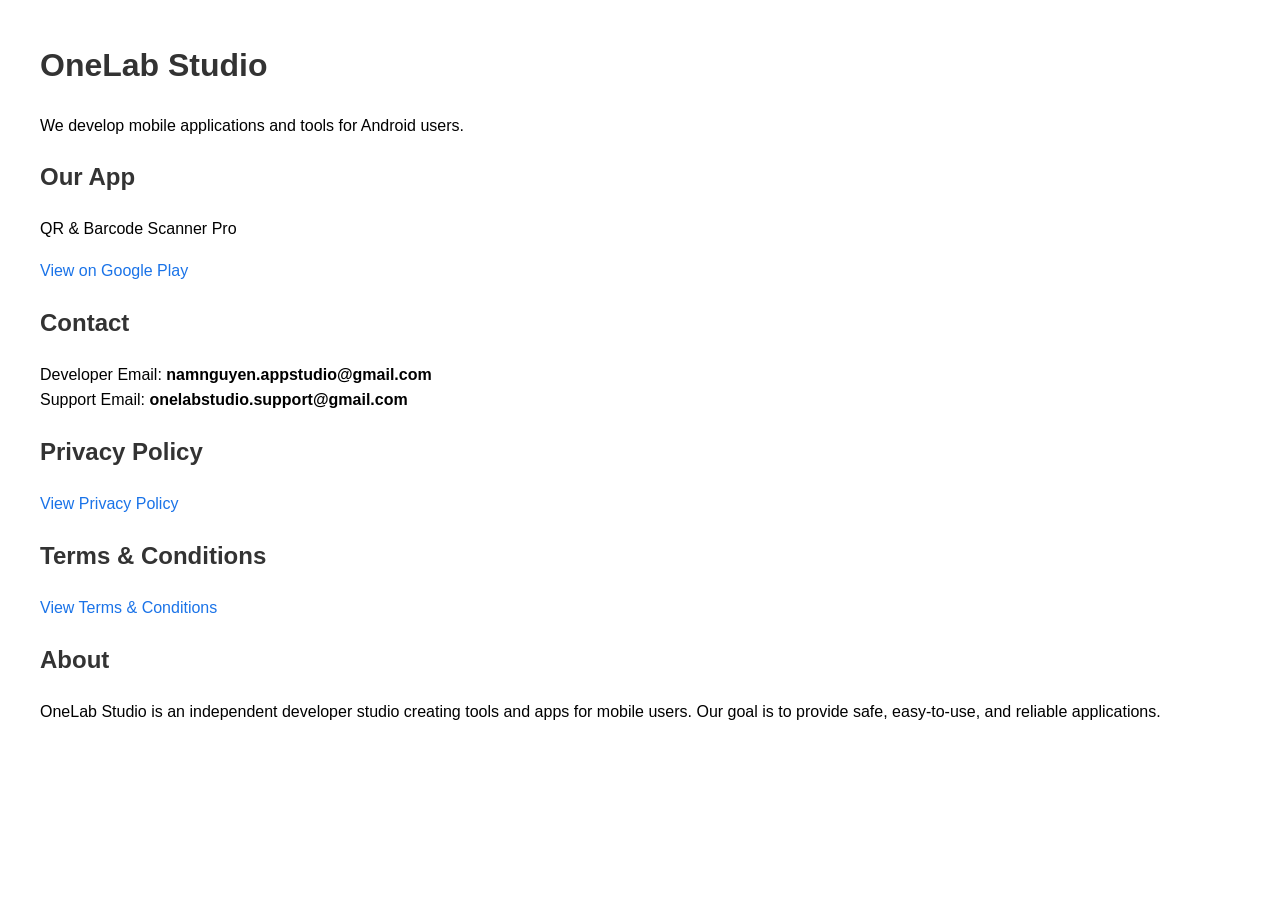
==== index.html @ 8120e0e9 "Create index.html for OneLab Studio website Added a basic HTML structure for OneLab Studio's website" ====
<!DOCTYPE html>
<html lang="en">
<head>
  <meta charset="UTF-8">
  <meta name="viewport" content="width=device-width, initial-scale=1.0">
  <title>OneLab Studio</title>
  <style>
    body { font-family: Arial, sans-serif; margin: 40px; line-height: 1.6; }
    h1, h2 { color: #333; }
    a { color: #1a73e8; text-decoration: none; }
    a:hover { text-decoration: underline; }
    ul { margin-left: 20px; }
  </style>
</head>
<body>
  <h1>OneLab Studio</h1>
  <p>We develop mobile applications and tools for Android users.</p>

  <h2>Our App</h2>
  <p>QR & Barcode Scanner Pro</p>
  <p>
    <a href="https://play.google.com/store/apps/details?id=com.onelabstudio.qrscanner.ml" target="_blank">
      View on Google Play
    </a>
  </p>

  <h2>Contact</h2>
  <p>
    Developer Email: <strong>namnguyen.appstudio@gmail.com</strong><br>
    Support Email: <strong>onelabstudio.support@gmail.com</strong>
  </p>

  <h2>Privacy Policy</h2>
  <p>
    <a href="/privacy" target="_blank">View Privacy Policy</a>
  </p>

  <h2>Terms & Conditions</h2>
  <p>
    <a href="/terms" target="_blank">View Terms & Conditions</a>
  </p>

  <h2>About</h2>
  <p>
    OneLab Studio is an independent developer studio creating tools and apps for mobile users. Our goal is to provide safe, easy-to-use, and reliable applications.
  </p>
</body>
</html>
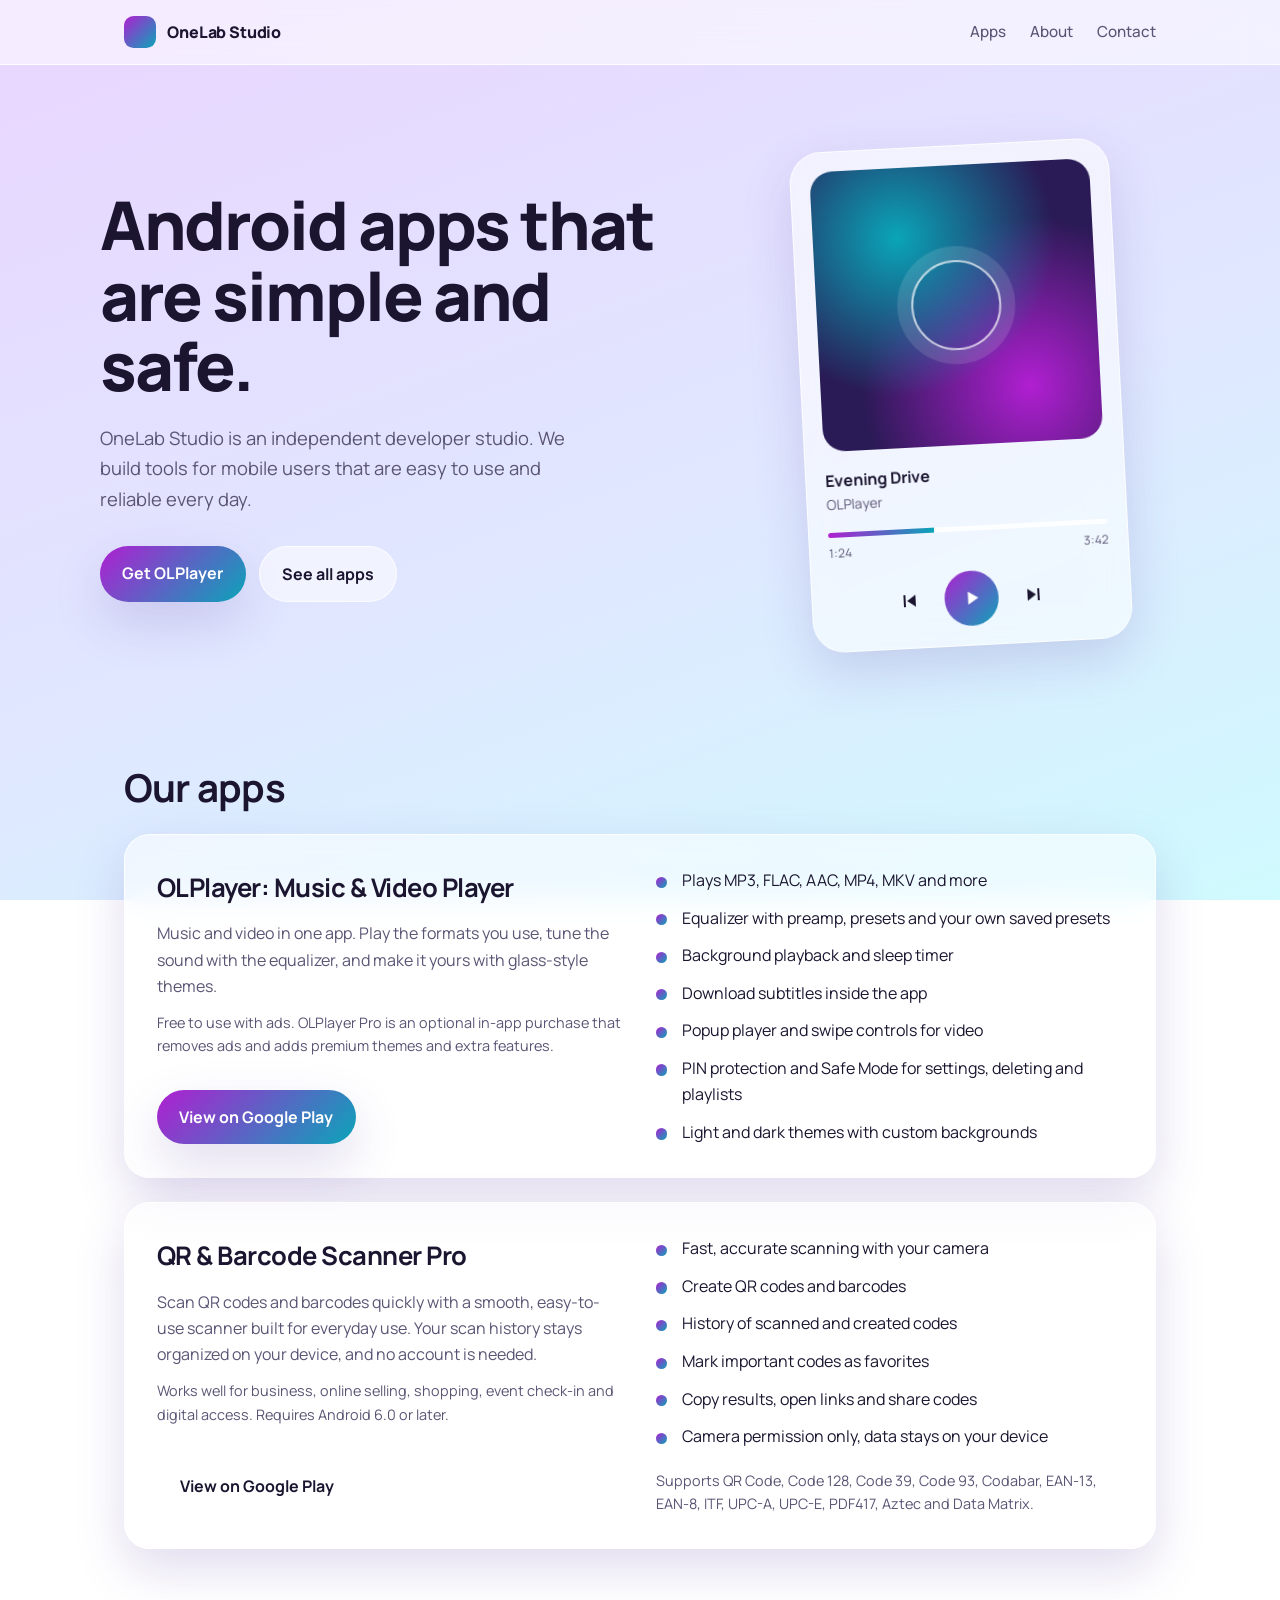
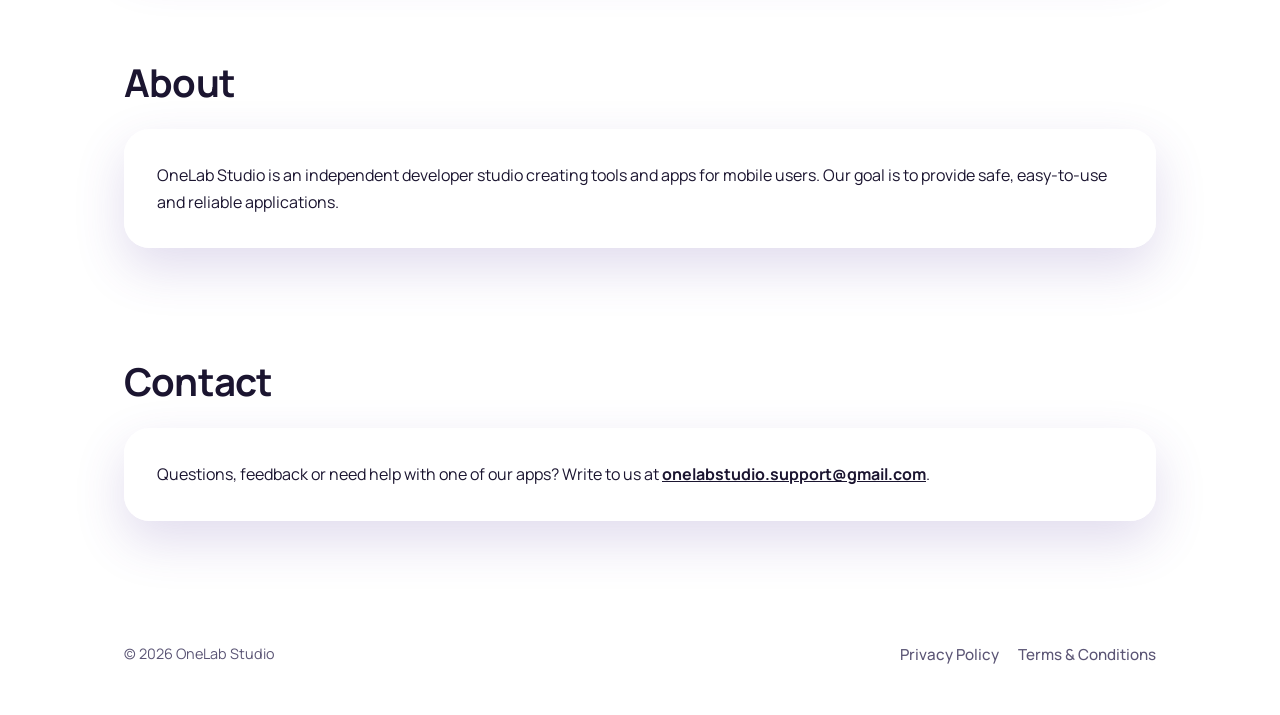
==== commit 6adc97a2: "Update index.html" ====
--- a/index.html
+++ b/index.html
@@ -1,48 +1,227 @@
 <!DOCTYPE html>
 <html lang="en">
 <head>
-  <meta charset="UTF-8">
-  <meta name="viewport" content="width=device-width, initial-scale=1.0">
-  <title>OneLab Studio</title>
-  <style>
-    body { font-family: Arial, sans-serif; margin: 40px; line-height: 1.6; }
-    h1, h2 { color: #333; }
-    a { color: #1a73e8; text-decoration: none; }
-    a:hover { text-decoration: underline; }
-    ul { margin-left: 20px; }
-  </style>
+<meta charset="UTF-8">
+<meta name="viewport" content="width=device-width, initial-scale=1, viewport-fit=cover">
+<title>OneLab Studio</title>
+<meta name="description" content="OneLab Studio builds safe, simple and reliable Android apps: OLPlayer music and video player, and QR & Barcode Scanner Pro.">
+<link rel="preconnect" href="https://fonts.googleapis.com">
+<link rel="preconnect" href="https://fonts.gstatic.com" crossorigin>
+<link href="https://fonts.googleapis.com/css2?family=Manrope:wght@400;500;700;800&display=swap" rel="stylesheet">
+<style>
+:root{
+  --bg1:#E9D5FF;--bg2:#E0E7FF;--bg3:#CFFAFE;
+  --text:#1b1530;--muted:#5b5575;
+  --glass:rgba(255,255,255,.55);--glass-line:rgba(255,255,255,.8);
+  --accent:#b01fd1;--accent2:#0aa5b8;--btn-text:#fff;
+  --shadow:0 20px 50px rgba(90,60,160,.18);
+  --font:"Manrope",system-ui,-apple-system,"Segoe UI",Roboto,Arial,sans-serif;
+}
+@media (prefers-color-scheme:dark){
+  :root:not([data-theme="light"]){
+    --bg1:#3a0f4a;--bg2:#141238;--bg3:#07303a;
+    --text:#f4effc;--muted:#b9b0d1;
+    --glass:rgba(255,255,255,.08);--glass-line:rgba(255,255,255,.18);
+    --accent:#FC00FF;--accent2:#00DBDE;--btn-text:#10091c;
+    --shadow:0 20px 60px rgba(0,0,0,.45);
+  }
+}
+:root[data-theme="dark"]{
+  --bg1:#3a0f4a;--bg2:#141238;--bg3:#07303a;--text:#f4effc;--muted:#b9b0d1;
+  --glass:rgba(255,255,255,.08);--glass-line:rgba(255,255,255,.18);
+  --accent:#FC00FF;--accent2:#00DBDE;--btn-text:#10091c;--shadow:0 20px 60px rgba(0,0,0,.45);
+}
+*{box-sizing:border-box;margin:0}
+html{scroll-behavior:smooth;scroll-padding-top:5rem}
+body{
+  font-family:var(--font);color:var(--text);line-height:1.65;
+  background:linear-gradient(160deg,var(--bg1),var(--bg2) 55%,var(--bg3)) fixed;
+  min-height:100vh;
+  padding-top:env(safe-area-inset-top,0px);padding-bottom:env(safe-area-inset-bottom,0px);
+}
+a{color:inherit}
+:focus-visible{outline:3px solid var(--accent2);outline-offset:3px;border-radius:8px}
+.wrap{max-width:1080px;margin:0 auto;padding:0 1.5rem}
+
+/* header */
+header{position:sticky;top:0;z-index:5;backdrop-filter:blur(16px);-webkit-backdrop-filter:blur(16px);
+  background:var(--glass);border-bottom:1px solid var(--glass-line)}
+.bar{display:flex;align-items:center;justify-content:space-between;height:4rem}
+.brand{display:flex;align-items:center;gap:.7rem;font-weight:800;text-decoration:none;letter-spacing:-.01em}
+.mark{width:2rem;height:2rem;border-radius:.6rem;background:linear-gradient(135deg,var(--accent),var(--accent2))}
+nav{display:flex;gap:1.5rem;font-weight:500;font-size:.95rem}
+nav a{text-decoration:none;color:var(--muted)}
+nav a:hover{color:var(--text)}
+
+/* hero */
+.hero{display:grid;grid-template-columns:1.15fr .85fr;gap:3rem;align-items:center;padding:5rem 0 4rem}
+h1{font-size:clamp(2.4rem,6vw,4.2rem);line-height:1.05;letter-spacing:-.03em;font-weight:800;max-width:14ch}
+.lead{margin-top:1.4rem;font-size:1.15rem;color:var(--muted);max-width:46ch}
+.cta{display:flex;flex-wrap:wrap;gap:.8rem;margin-top:2rem}
+.btn{display:inline-block;padding:.85rem 1.4rem;border-radius:999px;font-weight:700;text-decoration:none;
+  background:linear-gradient(135deg,var(--accent),var(--accent2));color:var(--btn-text);box-shadow:var(--shadow)}
+.btn.ghost{background:var(--glass);color:var(--text);border:1px solid var(--glass-line);box-shadow:none}
+.btn:hover{filter:brightness(1.06)}
+
+/* player mock (the memorable element) */
+.player{width:min(100%,320px);margin-inline:auto;padding:1.2rem;border-radius:2rem;
+  background:var(--glass);border:1px solid var(--glass-line);box-shadow:var(--shadow);
+  backdrop-filter:blur(20px);-webkit-backdrop-filter:blur(20px);transform:rotate(-3deg)}
+.art{aspect-ratio:1;border-radius:1.4rem;position:relative;overflow:hidden;
+  background:radial-gradient(circle at 30% 25%,var(--accent2),transparent 55%),
+  radial-gradient(circle at 75% 80%,var(--accent),transparent 55%),#2a1a55}
+.art::after{content:"";position:absolute;inset:34%;border-radius:50%;
+  border:2px solid rgba(255,255,255,.7);box-shadow:0 0 0 14px rgba(255,255,255,.12)}
+.track{margin-top:1rem;font-weight:700}
+.sub{font-size:.85rem;color:var(--muted)}
+.prog{height:5px;border-radius:5px;background:var(--glass-line);margin:1rem 0 .4rem;overflow:hidden}
+.prog i{display:block;width:38%;height:100%;background:linear-gradient(90deg,var(--accent),var(--accent2))}
+.times{display:flex;justify-content:space-between;font-size:.75rem;color:var(--muted)}
+.ctl{display:flex;justify-content:center;align-items:center;gap:1.4rem;margin-top:.9rem}
+.ctl svg{width:1.5rem;height:1.5rem;fill:var(--text)}
+.ctl .play{width:3.4rem;height:3.4rem;border-radius:50%;display:grid;place-items:center;
+  background:linear-gradient(135deg,var(--accent),var(--accent2))}
+.ctl .play svg{fill:var(--btn-text);width:1.4rem;height:1.4rem}
+
+/* sections */
+section{padding:3.5rem 0}
+h2{font-size:clamp(1.7rem,3.5vw,2.4rem);letter-spacing:-.02em;line-height:1.15;margin-bottom:1.5rem}
+.card{background:var(--glass);border:1px solid var(--glass-line);border-radius:1.6rem;padding:2rem;
+  backdrop-filter:blur(14px);-webkit-backdrop-filter:blur(14px);box-shadow:var(--shadow)}
+.featured{display:grid;grid-template-columns:1fr 1fr;gap:2rem}
+.featured h3{font-size:1.6rem;letter-spacing:-.02em}
+.featured p{color:var(--muted);margin-top:.7rem}
+.feats{list-style:none;padding:0;display:grid;gap:.7rem;align-content:start}
+.feats li{padding-left:1.6rem;position:relative}
+.feats li::before{content:"";position:absolute;left:0;top:.6em;width:.7rem;height:.7rem;border-radius:50%;
+  background:linear-gradient(135deg,var(--accent),var(--accent2))}
+.second{margin-top:1.5rem}
+.note{font-size:.9rem}
+.feats + .note{margin-top:1.2rem}
+.contact{display:grid;grid-template-columns:1fr 1fr;gap:1.5rem}
+.contact dt{font-weight:700}
+.contact dd{color:var(--muted);margin:.15rem 0 1rem;overflow-wrap:anywhere}
+.contact a{color:var(--text)}
+footer{padding:2.5rem 0 3rem;color:var(--muted);font-size:.9rem}
+footer .row{display:flex;flex-wrap:wrap;gap:1rem 2rem;justify-content:space-between;
+  border-top:1px solid var(--glass-line);padding-top:1.5rem}
+footer nav{gap:1.2rem}
+
+@media (max-width:820px){
+  .hero,.featured,.contact{grid-template-columns:1fr}
+  .hero{padding-top:3rem}
+  nav{gap:1rem;font-size:.9rem}
+  .player{transform:none}
+}
+@media (prefers-reduced-motion:reduce){html{scroll-behavior:auto}}
+</style>
 </head>
 <body>
-  <h1>OneLab Studio</h1>
-  <p>We develop mobile applications and tools for Android users.</p>
-
-  <h2>Our App</h2>
-  <p>QR & Barcode Scanner Pro</p>
-  <p>
-    <a href="https://play.google.com/store/apps/details?id=com.onelabstudio.qrscanner.ml" target="_blank">
-      View on Google Play
-    </a>
-  </p>
-
-  <h2>Contact</h2>
-  <p>
-    Developer Email: <strong>namnguyen.appstudio@gmail.com</strong><br>
-    Support Email: <strong>onelabstudio.support@gmail.com</strong>
-  </p>
-
-  <h2>Privacy Policy</h2>
-  <p>
-    <a href="/privacy" target="_blank">View Privacy Policy</a>
-  </p>
-
-  <h2>Terms & Conditions</h2>
-  <p>
-    <a href="/terms" target="_blank">View Terms & Conditions</a>
-  </p>
-
-  <h2>About</h2>
-  <p>
-    OneLab Studio is an independent developer studio creating tools and apps for mobile users. Our goal is to provide safe, easy-to-use, and reliable applications.
-  </p>
+<header>
+  <div class="wrap bar">
+    <a class="brand" href="#top"><span class="mark" aria-hidden="true"></span>OneLab Studio</a>
+    <nav aria-label="Main">
+      <a href="#apps">Apps</a>
+      <a href="#about">About</a>
+      <a href="#contact">Contact</a>
+    </nav>
+  </div>
+</header>
+
+<main id="top">
+  <div class="wrap hero">
+    <div>
+      <h1>Android apps that are simple and safe.</h1>
+      <p class="lead">OneLab Studio is an independent developer studio. We build tools for mobile users that are easy to use and reliable every day.</p>
+      <div class="cta">
+        <a class="btn" href="https://play.google.com/store/apps/details?id=com.onelabstudio.videoplayer" target="_blank" rel="noopener">Get OLPlayer</a>
+        <a class="btn ghost" href="#apps">See all apps</a>
+      </div>
+    </div>
+    <div class="player" role="img" aria-label="Illustration of the OLPlayer music screen">
+      <div class="art"></div>
+      <div class="track">Evening Drive</div>
+      <div class="sub">OLPlayer</div>
+      <div class="prog"><i></i></div>
+      <div class="times"><span>1:24</span><span>3:42</span></div>
+      <div class="ctl">
+        <svg viewBox="0 0 24 24"><path d="M6 6h2v12H6zM9.5 12 18 6v12z"/></svg>
+        <span class="play"><svg viewBox="0 0 24 24"><path d="M8 5v14l11-7z"/></svg></span>
+        <svg viewBox="0 0 24 24"><path d="M16 6h2v12h-2zM6 18V6l8.5 6z"/></svg>
+      </div>
+    </div>
+  </div>
+
+  <section id="apps">
+    <div class="wrap">
+      <h2>Our apps</h2>
+      <article class="card featured">
+        <div>
+          <h3>OLPlayer: Music &amp; Video Player</h3>
+          <p>Music and video in one app. Play the formats you use, tune the sound with the equalizer, and make it yours with glass-style themes.</p>
+          <p class="note">Free to use with ads. OLPlayer Pro is an optional in-app purchase that removes ads and adds premium themes and extra features.</p>
+          <div class="cta"><a class="btn" href="https://play.google.com/store/apps/details?id=com.onelabstudio.videoplayer" target="_blank" rel="noopener">View on Google Play</a></div>
+        </div>
+        <ul class="feats">
+          <li>Plays MP3, FLAC, AAC, MP4, MKV and more</li>
+          <li>Equalizer with preamp, presets and your own saved presets</li>
+          <li>Background playback and sleep timer</li>
+          <li>Download subtitles inside the app</li>
+          <li>Popup player and swipe controls for video</li>
+          <li>PIN protection and Safe Mode for settings, deleting and playlists</li>
+          <li>Light and dark themes with custom backgrounds</li>
+        </ul>
+      </article>
+      <article class="card featured second">
+        <div>
+          <h3>QR &amp; Barcode Scanner Pro</h3>
+          <p>Scan QR codes and barcodes quickly with a smooth, easy-to-use scanner built for everyday use. Your scan history stays organized on your device, and no account is needed.</p>
+          <p class="note">Works well for business, online selling, shopping, event check-in and digital access. Requires Android 6.0 or later.</p>
+          <div class="cta"><a class="btn ghost" href="https://play.google.com/store/apps/details?id=com.onelabstudio.qrscanner.ml" target="_blank" rel="noopener">View on Google Play</a></div>
+        </div>
+        <div>
+          <ul class="feats">
+            <li>Fast, accurate scanning with your camera</li>
+            <li>Create QR codes and barcodes</li>
+            <li>History of scanned and created codes</li>
+            <li>Mark important codes as favorites</li>
+            <li>Copy results, open links and share codes</li>
+            <li>Camera permission only, data stays on your device</li>
+          </ul>
+          <p class="note">Supports QR Code, Code 128, Code 39, Code 93, Codabar, EAN-13, EAN-8, ITF, UPC-A, UPC-E, PDF417, Aztec and Data Matrix.</p>
+        </div>
+      </article>
+    </div>
+  </section>
+
+  <section id="about">
+    <div class="wrap">
+      <h2>About</h2>
+      <div class="card">
+        <p>OneLab Studio is an independent developer studio creating tools and apps for mobile users. Our goal is to provide safe, easy-to-use and reliable applications.</p>
+      </div>
+    </div>
+  </section>
+
+  <section id="contact">
+    <div class="wrap">
+      <h2>Contact</h2>
+      <div class="card">
+        <p>Questions, feedback or need help with one of our apps? Write to us at
+          <a href="mailto:onelabstudio.support@gmail.com"><strong>onelabstudio.support@gmail.com</strong></a>.</p>
+      </div>
+    </div>
+  </section>
+</main>
+
+<footer>
+  <div class="wrap row">
+    <span>© 2026 OneLab Studio</span>
+    <nav aria-label="Legal">
+      <a href="/privacy" target="_blank" rel="noopener">Privacy Policy</a>
+      <a href="/terms" target="_blank" rel="noopener">Terms &amp; Conditions</a>
+    </nav>
+  </div>
+</footer>
 </body>
 </html>
